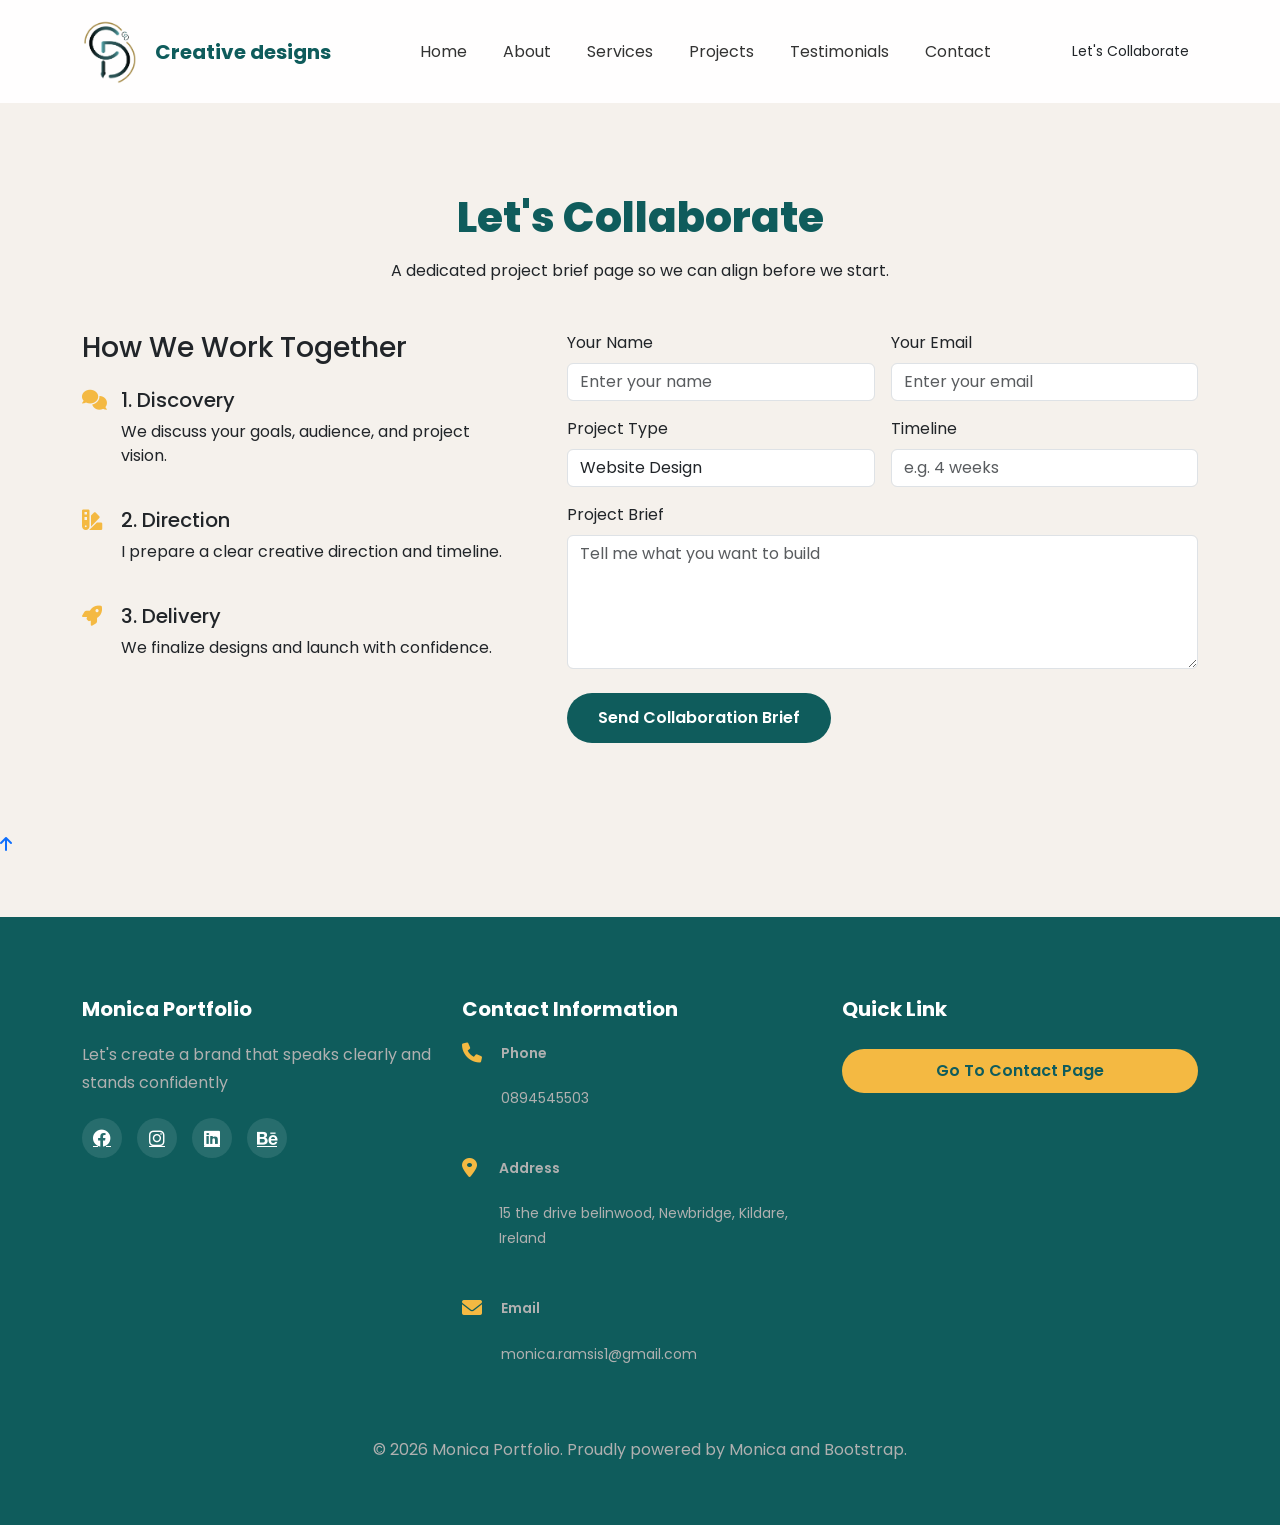
==== collaborate.html @ e482e1bf "initial commit" ====
<!DOCTYPE html>
<html lang="en">
<head>
  <meta charset="UTF-8">
  <meta name="viewport" content="width=device-width, initial-scale=1.0">
  <title>Monica Portfolio | Let's Collaborate</title>

  <link href="https://cdnjs.cloudflare.com/ajax/libs/bootstrap/5.3.2/css/bootstrap.min.css" rel="stylesheet">
  <link href="https://cdnjs.cloudflare.com/ajax/libs/animate.css/4.1.1/animate.min.css" rel="stylesheet">
  <link rel="stylesheet" href="mystyle.css">
  <link href="https://fonts.googleapis.com/css2?family=Poppins:wght@300;400;500;600;700;800&display=swap" rel="stylesheet">
  <link rel="stylesheet" href="https://cdnjs.cloudflare.com/ajax/libs/font-awesome/6.0.0/css/all.min.css">
</head>

<body id="top">
  <!-- NAVBAR -->
  <nav class="navbar navbar-expand-lg navbar-light sticky-top">
    <div class="container">
      <a class="navbar-brand d-flex align-items-center" href="index.html">
        <img src="images/logo3.png" class="logo me-2" alt="Logo">
        <span class="logo-text">Creative designs</span>
      </a>
      <button class="navbar-toggler" type="button" data-bs-toggle="collapse" data-bs-target="#mainNav" aria-controls="mainNav" aria-expanded="false" aria-label="Toggle navigation">
        <span class="navbar-toggler-icon"></span>
      </button>
      <div class="collapse navbar-collapse" id="mainNav">
        <ul class="navbar-nav mx-auto mb-2 mb-lg-0">
          <li class="nav-item"><a class="nav-link" href="index.html#home">Home</a></li>
          <li class="nav-item"><a class="nav-link" href="index.html#about">About</a></li>
          <li class="nav-item"><a class="nav-link" href="index.html#services">Services</a></li>
          <li class="nav-item"><a class="nav-link" href="projects.html">Projects</a></li>
          <li class="nav-item"><a class="nav-link" href="testimonials.html">Testimonials</a></li>
          <li class="nav-item"><a class="nav-link" href="contact.html">Contact</a></li>
        </ul>
        <a href="collaborate.html" class="btn btn-sm btn-cta">Let's Collaborate</a>
      </div>
    </div>
  </nav>

  <section class="section section-gap">
    <div class="container">
      <h2 class="section-title text-center">Let's Collaborate</h2>
      <p class="text-center mb-5">A dedicated project brief page so we can align before we start.</p>

      <div class="row g-5">
        <div class="col-lg-5">
          <h3 class="mb-4">How We Work Together</h3>
          <div class="contact-info">
            <div class="contact-item mb-4">
              <i class="fas fa-comments contact-icon"></i>
              <div>
                <h5>1. Discovery</h5>
                <p>We discuss your goals, audience, and project vision.</p>
              </div>
            </div>
            <div class="contact-item mb-4">
              <i class="fas fa-swatchbook contact-icon"></i>
              <div>
                <h5>2. Direction</h5>
                <p>I prepare a clear creative direction and timeline.</p>
              </div>
            </div>
            <div class="contact-item mb-4">
              <i class="fas fa-rocket contact-icon"></i>
              <div>
                <h5>3. Delivery</h5>
                <p>We finalize designs and launch with confidence.</p>
              </div>
            </div>
          </div>
        </div>

        <div class="col-lg-7">
          <form>
            <div class="row g-3">
              <div class="col-md-6">
                <label for="clientName" class="form-label">Your Name</label>
                <input type="text" class="form-control" id="clientName" placeholder="Enter your name">
              </div>
              <div class="col-md-6">
                <label for="clientEmail" class="form-label">Your Email</label>
                <input type="email" class="form-control" id="clientEmail" placeholder="Enter your email">
              </div>
              <div class="col-md-6">
                <label for="projectType" class="form-label">Project Type</label>
                <select class="form-control" id="projectType">
                  <option>Website Design</option>
                  <option>UI/UX Design</option>
                  <option>Brand Identity</option>
                  <option>Social Media Design</option>
                </select>
              </div>
              <div class="col-md-6">
                <label for="timeline" class="form-label">Timeline</label>
                <input type="text" class="form-control" id="timeline" placeholder="e.g. 4 weeks">
              </div>
              <div class="col-12">
                <label for="projectDetails" class="form-label">Project Brief</label>
                <textarea class="form-control" id="projectDetails" rows="5" placeholder="Tell me what you want to build"></textarea>
              </div>
            </div>
            <button type="submit" class="btn btn-custom mt-4">Send Collaboration Brief</button>
          </form>
        </div>
      </div>
    </div>
  </section>

  <!-- SCROLL TO TOP -->
  <a href="#top" class="scroll-to-top"><i class="fas fa-arrow-up"></i></a>

  <!-- FOOTER -->
  <footer class="footer">
    <div class="container">
      <div class="row">
        <div class="col-md-4">
          <h5>Monica Portfolio</h5>
          <p>Let's create a brand that speaks clearly and stands confidently</p>
          <div class="social-links">
            <a href="https://www.facebook.com/moniramsis"><i class="fab fa-facebook"></i></a>
            <a href="https://www.instagram.com/creative.designs_1/?hl=en"><i class="fab fa-instagram"></i></a>
            <a href="https://www.linkedin.com/in/monica-demian-070789129/"><i class="fab fa-linkedin"></i></a>
            <a href="https://www.behance.net/monicarams6a24"><i class="fab fa-behance"></i></a>
          </div>
        </div>
        <div class="col-md-4">
          <h5>Contact Information</h5>
          <div class="contact-detail">
            <div class="contact-item">
              <i class="fas fa-phone"></i>
              <div>
                <p class="contact-label">Phone</p>
                <p class="contact-value">0894545503</p>
              </div>
            </div>
          </div>
          <div class="contact-detail">
            <div class="contact-item">
              <i class="fas fa-map-marker-alt"></i>
              <div>
                <p class="contact-label">Address</p>
                <p class="contact-value">15 the drive belinwood, Newbridge, Kildare, Ireland</p>
              </div>
            </div>
          </div>
          <div class="contact-detail">
            <div class="contact-item">
              <i class="fas fa-envelope"></i>
              <div>
                <p class="contact-label">Email</p>
                <p class="contact-value">monica.ramsis1@gmail.com</p>
              </div>
            </div>
          </div>
        </div>
        <div class="col-md-4">
          <h5>Quick Link</h5>
          <div class="search-form">
            <a href="contact.html" class="btn btn-search mt-2">Go To Contact Page</a>
          </div>
        </div>
      </div>
      <div class="text-center mt-4">
        <p>© 2026 Monica Portfolio. Proudly powered by Monica and Bootstrap.</p>
      </div>
    </div>
  </footer>

  <script src="https://cdnjs.cloudflare.com/ajax/libs/bootstrap/5.3.2/js/bootstrap.bundle.min.js"></script>
  <script src="script.js"></script>
</body>
</html>
---- mystyle.css ----
:root{
  --beige:#f5f1ec;
  --dark-beige:#e7ded5;
  --teal:#0f5c5c;
  --yellow:#f4b942;
}

body {
  font-family: 'Poppins', sans-serif;
  background: var(--beige);
}

/* NAVBAR */
.navbar {
  padding:14px 0;
  transition:0.3s;
  position:sticky;
  top:0;
  width:100%;
  z-index:1000;
  background:rgba(255,255,255,0.92);
  backdrop-filter:blur(6px);
}

.navbar.scrolled {
  background:rgba(255,255,255,0.98);
  box-shadow:0 5px 15px rgba(0,0,0,0.12);
}

.logo {
  width:55px;
}

.logo-text {
  font-weight:700;
  color:var(--teal);
  margin-left:10px;
}

.nav-link {
  margin:0 10px;
  color:#333 !important;
}

.nav-link:hover {
  color:var(--teal) !important;
}

/* HERO */
.hero {
  min-height:100vh;
  display:flex;
  align-items:stretch;
  padding-top:120px;
  padding-bottom:0;
  background:var(--beige);
}

.hero.section-gap {
  padding-bottom:0;
}

.hero .row {
  align-items:flex-end !important;
}

.hero-img-col {
  display:flex;
  align-items:flex-end;
}

.hero-card {
  width:100%;
  height:min(85vh, 720px);
  display:flex;
  justify-content:center;
  align-items:flex-end;
  position:relative;
  overflow:hidden;
}

.hero-card {
  isolation: isolate;
}

.hero-card::before {
  content:"";
  position:absolute;
  left:50%;
  bottom:0;
  transform:translateX(-50%);
  width:min(76%, 520px);
  height:min(76%, 520px);
  background:radial-gradient(circle at center, #efe6dc 0%, var(--dark-beige) 72%, rgba(231,222,213,0) 100%);
  border-radius:50%;
  z-index:0;
  animation: pulseHalo 7s ease-in-out infinite;
}

.hero-blob {
  position: absolute;
  width: min(66%, 440px);
  height: min(58%, 380px);
  left: 50%;
  bottom: 4%;
  transform: translateX(-50%);
  border-radius: 46% 54% 59% 41% / 43% 41% 59% 57%;
  background: linear-gradient(150deg, rgba(15, 92, 92, 0.22), rgba(244, 185, 66, 0.24));
  filter: blur(2px);
  z-index: 1;
  animation: morphBlob 9s ease-in-out infinite alternate;
}

.hero-orb {
  position: absolute;
  border-radius: 50%;
  z-index: 2;
  pointer-events: none;
}

.hero-orb-1 {
  width: 22px;
  height: 22px;
  right: 16%;
  top: 18%;
  background: rgba(244, 185, 66, 0.88);
  box-shadow: 0 10px 28px rgba(244, 185, 66, 0.35);
  animation: floatOrb 6s ease-in-out infinite;
}

.hero-orb-2 {
  width: 14px;
  height: 14px;
  left: 14%;
  bottom: 22%;
  background: rgba(15, 92, 92, 0.78);
  box-shadow: 0 10px 24px rgba(15, 92, 92, 0.25);
  animation: floatOrb 7.5s ease-in-out infinite reverse;
}

.hero-pill {
  position: absolute;
  right: 10%;
  bottom: 20%;
  z-index: 2;
  display: inline-flex;
  align-items: center;
  justify-content: center;
  padding: 10px 16px;
  border-radius: 999px;
  border: 1px solid rgba(15, 92, 92, 0.22);
  background: rgba(255, 255, 255, 0.7);
  color: var(--teal);
  font-size: 13px;
  font-weight: 600;
  letter-spacing: 0.06em;
  text-transform: uppercase;
  backdrop-filter: blur(6px);
  box-shadow: 0 14px 24px rgba(33, 25, 17, 0.14);
  animation: floatOrb 8.5s ease-in-out infinite;
}

.hero-portrait {
  width:auto;
  height:100%;
  max-width:100%;
  max-height:100%;
  object-fit:contain;
  object-position:center top;
  border-radius:16px;
  margin-bottom:0;
  position:relative;
  right:0;
  z-index:1;
  display:block;
  filter: drop-shadow(0 24px 30px rgba(27, 20, 16, 0.18));
  -webkit-mask-image: linear-gradient(to bottom, #000 0%, #000 72%, rgba(0, 0, 0, 0.95) 84%, rgba(0, 0, 0, 0) 100%);
  mask-image: linear-gradient(to bottom, #000 0%, #000 72%, rgba(0, 0, 0, 0.95) 84%, rgba(0, 0, 0, 0) 100%);
  animation: heroRise 1.2s cubic-bezier(0.18, 0.89, 0.32, 1.1) both;
}

.hero-content > * {
  opacity: 0;
  transform: translateY(28px);
  animation: heroTextIn 0.8s ease forwards;
}

.hero-content .subheading { animation-delay: 0.08s; }
.hero-content .hero-title { animation-delay: 0.2s; }
.hero-content .hero-subtitle { animation-delay: 0.34s; }
.hero-content .hero-actions { animation-delay: 0.46s; }

@media(max-width:768px){
  .hero-card {
    height:auto;
  }

  .hero-pill {
    right: 50%;
    transform: translateX(50%);
    bottom: 12%;
    font-size: 11px;
    padding: 8px 12px;
  }

  .hero-orb-1 {
    right: 8%;
    top: 12%;
  }

  .hero-orb-2 {
    left: 9%;
    bottom: 17%;
  }

  .hero-portrait {
    width:100%;
    height:auto;
    max-height:85vh;
  }
}

/* LATEST WORKS */
.latest-works {
  background: var(--teal);
  color: white;
  padding: 90px 0;
}

.latest-works .section-header {
  margin-bottom: 35px;
  line-height: 1;
  text-align: center;
}

.latest-works h2 {
  font-size: 42px;
  font-weight: 800;
  margin: 0 0 15px 0;
  text-align: center;
}

.latest-works p {
  color: rgba(255,255,255,0.85);
  max-width: 640px;
  margin: 0 auto;
  line-height: 1.8;
  text-align: center;
}

.projects-filter {
  display: flex;
  justify-content: center;
  flex-wrap: wrap;
  gap: 12px;
  margin-bottom: 40px;
}

.services-section {
  background: #faf8f5;
  padding: 90px 0;
}

.services-section .section-header {
  margin-bottom: 40px;
  text-align: center;
}

.services-section h2 {
  font-size: 42px;
  font-weight: 800;
  color: var(--teal);
  margin: 0 0 15px 0;
  text-align: center;
}

.services-section p {
  color: #5c5c5c;
  max-width: 680px;
  margin: 0 auto;
  line-height: 1.8;
  text-align: center;
}

.service-card {
  background: white;
  border-radius: 30px;
  padding: 36px 28px;
  min-height: 320px;
  display: flex;
  flex-direction: column;
  gap: 22px;
  transition: transform 0.3s ease, box-shadow 0.3s ease;
}

.service-card:hover {
  transform: translateY(-8px);
  box-shadow: 0 30px 60px rgba(0,0,0,0.08);
}

.service-icon {
  width: 68px;
  height: 68px;
  border-radius: 20px;
  background: linear-gradient(135deg, rgba(15,92,92,0.1), rgba(244,185,66,0.16));
  display: flex;
  align-items: center;
  justify-content: center;
  color: var(--teal);
  font-size: 26px;
}

.service-card h5 {
  font-size: 24px;
  font-weight: 700;
  color: #222;
  margin: 0;
}

.service-card p {
  color: #5c5c5c;
  line-height: 1.9;
  margin: 0;
}

.filter-btn {
  background: rgba(255,255,255,0.12);
  color: white;
  padding: 10px 26px;
  border: 1px solid rgba(255,255,255,0.25);
  border-radius: 50px;
  cursor: pointer;
  transition: all 0.3s ease;
  font-weight: 600;
}

.filter-btn:hover,
.filter-btn.active {
  background: rgba(255,255,255,0.22);
  border-color: rgba(255,255,255,0.45);
}

#portfolio-grid {
  display: grid;
  grid-template-columns: repeat(3, minmax(0, 1fr));
  gap: 24px;
}

#portfolio-grid .portfolio-item {
  width: 100%;
}

.projects-grid {
  display: grid;
  grid-template-columns: repeat(5, 1fr);
  grid-auto-rows: 220px;
  gap: 16px;
}

.project-tile {
  position: relative;
  overflow: hidden;
  border-radius: 2px;
  border: 1px solid rgba(15, 92, 92, 0.08);
  display: block;
  min-height: auto;
  transition: transform 0.3s ease, border-color 0.3s ease;
}

.project-tile:hover {
  transform: translateY(-5px);
  border-color: rgba(15, 92, 92, 0.2);
}

.project-tile img {
  width: 100%;
  height: 100%;
  object-fit: cover;
  display: block;
  transition: transform 0.5s ease;
}

.project-tile:hover img {
  transform: scale(1.08);
}

.project-overlay {
  position: absolute;
  inset: 0;
  display: flex;
  flex-direction: column;
  align-items: center;
  justify-content: center;
  text-align: center;
  padding: 28px;
  opacity: 0;
  transform: translateY(16px);
  transition: opacity 0.35s ease, transform 0.35s ease;
  color: white;
}

.project-tile:hover .project-overlay {
  opacity: 1;
  transform: translateY(0);
}

.project-tile.project-teal .project-overlay {
  background: rgba(15, 92, 92, 0.92);
}

.project-tile.project-yellow .project-overlay {
  background: rgba(244, 185, 66, 0.92);
  color: #1c3a3a;
}

.project-overlay p {
  margin: 0 0 10px;
  font-size: 11px;
  letter-spacing: 0.15em;
  text-transform: uppercase;
  opacity: 0.9;
}

.project-overlay h3 {
  margin: 0;
  font-size: 18px;
  line-height: 1.1;
  font-weight: 800;
}

.tile-1 { grid-column: 1 / span 2; grid-row: 1 / span 2; }
.tile-2 { grid-column: 3; grid-row: 1; }
.tile-3 { grid-column: 3; grid-row: 2; }
.tile-4 { grid-column: 4 / span 2; grid-row: 1 / span 2; }

.tile-5 { grid-column: 1 / span 2; grid-row: 3 / span 2; }
.tile-6 { grid-column: 3; grid-row: 3; }
.tile-7 { grid-column: 3; grid-row: 4; }
.tile-8 { grid-column: 4; grid-row: 3; }
.tile-9 { grid-column: 5; grid-row: 3; }
.tile-10 { grid-column: 4; grid-row: 4; }
.tile-11 { grid-column: 5; grid-row: 4; }

.tile-12 { grid-column: 1; grid-row: 5; }
.tile-13 { grid-column: 1; grid-row: 6; }
.tile-14 { grid-column: 2 / span 2; grid-row: 5 / span 2; }
.tile-15 { grid-column: 4; grid-row: 5; }
.tile-16 { grid-column: 5; grid-row: 5; }
.tile-17 { grid-column: 4; grid-row: 6; }
.tile-18 { grid-column: 5; grid-row: 6; }

.tile-19 { grid-column: 1; grid-row: 7; }
.tile-20 { grid-column: 2; grid-row: 7; }
.tile-21 { grid-column: 3; grid-row: 7; }
.tile-22 { grid-column: 1; grid-row: 8; }
.tile-23 { grid-column: 2; grid-row: 8; }
.tile-24 { grid-column: 3; grid-row: 8; }
.tile-25 { grid-column: 4 / span 2; grid-row: 7 / span 2; }

/* Extended desktop layout for additional project slots */
.tile-26 { grid-column: 1 / span 2; grid-row: 9 / span 2; }
.tile-27 { grid-column: 3; grid-row: 9; }
.tile-28 { grid-column: 4; grid-row: 9; }
.tile-29 { grid-column: 4 / span 2; grid-row: 10 / span 2; }
.tile-30 { grid-column: 5; grid-row: 9; }
.tile-31 { grid-column: 3; grid-row: 10; }
.tile-32 { grid-column: 1 / span 2; grid-row: 11 / span 2; }
.tile-33 { grid-column: 3; grid-row: 11; }
.tile-34 { grid-column: 3; grid-row: 12; }
.tile-35 { grid-column: 4 / span 2; grid-row: 12 / span 2; }
.tile-36 { grid-column: 1; grid-row: 13; }
.tile-37 { grid-column: 2; grid-row: 13; }
.tile-38 { grid-column: 3; grid-row: 13; }

.project-card {
  position: relative;
  overflow: hidden;
  border-radius: 28px;
  min-height: 340px;
  box-shadow: 0 20px 45px rgba(0,0,0,0.15);
  transition: transform 0.3s ease;
}

.project-card:hover {
  transform: translateY(-8px);
}

.project-card img {
  width: 100%;
  height: 100%;
  object-fit: cover;
  display: block;
  transition: transform 0.5s ease;
}

.project-card:hover img {
  transform: scale(1.05);
}

.project-body {
  position: absolute;
  left: 0;
  right: 0;
  bottom: 0;
  padding: 26px;
  background: linear-gradient(180deg, rgba(15,92,92,0) 0%, rgba(15,92,92,0.92) 100%);
  color: white;
  transition: transform 0.3s ease;
}

.project-body h5 {
  margin-bottom: 10px;
  font-size: 20px;
}

.project-body p {
  margin: 0;
  color: rgba(255,255,255,0.9);
  line-height: 1.6;
}

@media (max-width: 991px) {
  #portfolio-grid {
    grid-template-columns: repeat(2, minmax(0, 1fr));
  }
  .projects-grid {
    grid-template-columns: repeat(4, 1fr);
    grid-auto-rows: 200px;
    gap: 14px;
  }
  .projects-grid .project-tile {
    grid-column: auto !important;
    grid-row: auto !important;
    border-radius: 2px;
  }
}

@media (max-width: 767px) {
  #portfolio-grid {
    grid-template-columns: 1fr;
  }
  .projects-grid {
    grid-template-columns: repeat(2, 1fr);
    grid-auto-rows: 180px;
    gap: 10px;
  }
  .projects-grid .project-tile {
    grid-column: auto !important;
    grid-row: auto !important;
  }
}

/* TEXT */
.hero-text h1 {
  font-size:72px;
}

.subheading {
  font-size:24px;
  font-weight:600;
  display:block;
  margin-bottom:10px;
}

.hero .lead {
  font-size:18px;
  line-height:1.6;
}
.bold {
  font-weight:800;
}

.hero-text p {
  margin:20px 0;
  color:#666;
}

/* BUTTON */
.btn-yellow {
  background:var(--yellow);
  padding:12px 25px;
  border-radius:6px;
  font-weight:600;
}
.btn-yellow:hover {
  background:var(--teal);
  color:white;
}

.btn-custom {
  background: var(--teal);
  color: white;
  padding: 12px 30px;
  border-radius: 25px;
  font-weight: 600;
  text-decoration: none;
  transition: 0.3s;
}

.btn-custom:hover {
  background: var(--yellow);
  color: var(--teal);
}

/* IMAGE */
.hero-img-wrapper {
  position:relative;
  display:flex;
  justify-content:center;
  align-items:center;
}

.img-bg {
  position:absolute;
  width:320px;
  height:420px;
  background:var(--dark-beige);
  border-radius:12px;
  right:60px;
}

.hero-img {
  width:260px;
  position:relative;
  z-index:2;
}

/* ABOUT SECTION */
#about {
  background: #ffffff;
  padding: 90px 0;
}

#about .section-header {
  margin-bottom: 35px;
  text-align: center;
}

#about .section-header h2 {
  font-size: 42px;
  font-weight: 800;
  color: var(--teal);
  margin: 0 0 15px 0;
  text-align: center;
}

#about .row.g-4 {
  align-items: center;
}

#about img {
  width: 100%;
  height: auto;
  border-radius: 24px;
  object-fit: cover;
}

#about p {
  font-size: 16px;
  color: #4d4d4d;
  line-height: 1.8;
  margin-bottom: 35px;
}

#about .skills-bars {
  display: grid;
  gap: 28px;
}

#about .skill {
  display: grid;
  gap: 10px;
}

#about .skill-header {
  display: flex;
  justify-content: space-between;
  align-items: center;
  gap: 15px;
}

#about .skill-header span:first-child {
  font-weight: 600;
  color: #2c2c2c;
}

.skill-percent {
  font-weight: 700;
  color: var(--teal);
  font-size: 14px;
}

.progress-bar {
  height: 12px;
  background: #e9ecef;
  border-radius: 999px;
  overflow: hidden;
  box-shadow: inset 0 1px 2px rgba(0,0,0,0.08);
}

.progress-fill {
  height: 100%;
  background: linear-gradient(90deg, var(--teal), var(--yellow));
  border-radius: 999px;
  transition: width 1s ease;
}

/* HERO BADGES */
.hero-badges {
  display: flex;
  align-items: center;
  flex-direction: row-reverse;
  justify-content: flex-end;
}

.profile-photo {
  width: 60px;
  height: auto;
  border-radius: 50%;
  margin-left: 15px;
}

/* SKILLS & TOOLS */
.skills-tools-section {
  padding: 90px 0;
  background: #f7f7f7;
}

.skills-tools-section .section-header h2 {
  font-size: 42px;
  font-weight: 800;
  color: var(--teal);
  margin: 0 0 12px 0;
  text-align: center;
}

.skills-tools-section .section-header p {
  max-width: 760px;
  margin: 0 auto;
  color: #4e535f;
  line-height: 1.8;
  text-align: center;
}

.tools-grid {
  display: grid;
  grid-template-columns: repeat(4, minmax(0, 1fr));
  gap: 24px;
}

.tool-card {
  background: var(--yellow);
  border-radius: 34px;
  min-height: 255px;
  padding: 30px 20px;
  display: flex;
  flex-direction: column;
  align-items: center;
  justify-content: center;
  text-align: center;
  transition: transform 0.3s ease, box-shadow 0.3s ease;
}

.tool-card:hover {
  transform: translateY(-6px);
  box-shadow: 0 18px 34px rgba(15, 92, 92, 0.2);
}

.tool-icon {
  width: 112px;
  height: 112px;
  border-radius: 28px;
  background: rgba(15, 92, 92, 0.92);
  color: #fff;
  display: flex;
  align-items: center;
  justify-content: center;
  font-size: 50px;
  margin-bottom: 20px;
}

.tool-card h5 {
  margin: 0;
  color: var(--teal);
  font-size: 24px;
  font-weight: 700;
}

/* GENERIC SECTION */
.section {
  display: block;
}

.section-gap {
  padding: 90px 0;
}

.section-title {
  font-size: 42px;
  font-weight: 800;
  color: var(--teal);
  margin-bottom: 15px;
  text-align: center;
}

.projects-page > .container > p {
  color: #5c5c5c;
  max-width: 760px;
  margin: 0 auto 40px;
  font-size: 16px;
  line-height: 1.8;
  text-align: center;
}

/* TESTIMONIALS */
.testimonials-section {
  background: #faf8f5;
  padding: 90px 0;
}

.projects-page {
  background: #faf8f5;
}

.testimonials-section .section-header {
  margin-bottom: 35px;
  line-height: 1;
  text-align: center;
}

.testimonials-section .section-header h2 {
  font-size: 42px;
  font-weight: 800;
  color: var(--teal);
  margin: 0 0 15px 0;
  display: block;
  line-height: 1.2;
  text-align: center;
}

.testimonials-section .section-header p {
  color: #5c5c5c;
  max-width: 760px;
  margin: 0 auto;
  font-size: 16px;
  line-height: 1.8;
  text-align: center;
}

.testimonials-carousel {
  max-width: 1100px;
  margin: 0 auto;
  overflow: hidden;
}

.testimonial-card {
  background: #fff;
  border-radius: 30px;
  padding: 60px 56px;
  box-shadow: 0 24px 50px rgba(0,0,0,0.08);
  min-height: 420px;
  display: flex;
  flex-direction: column;
  align-items: center;
  justify-content: center;
  gap: 28px;
}

.testimonial-quote {
  width: 94px;
  height: 94px;
  border-radius: 24px;
  background: linear-gradient(135deg, rgba(15,92,92,0.12), rgba(244,185,66,0.28));
  color: var(--teal);
  display: flex;
  align-items: center;
  justify-content: center;
  font-size: 36px;
}

.testimonial-card .blockquote p {
  font-size: 40px;
  line-height: 1.35;
  color: #2d3238;
  margin: 0;
}

.testimonial-author h5 {
  margin: 0 0 6px;
  color: var(--teal);
  font-size: 34px;
  font-weight: 700;
}

.testimonial-author span {
  display: block;
  color: #6a6a6a;
  font-size: 22px;
}

.testimonials-carousel .carousel-control-prev,
.testimonials-carousel .carousel-control-next {
  width: 56px;
  height: 56px;
  top: 50%;
  transform: translateY(-50%);
  background: var(--teal);
  border-radius: 50%;
  opacity: 1;
}

.testimonials-carousel .carousel-control-prev {
  left: 18px;
}

.testimonials-carousel .carousel-control-next {
  right: 18px;
}

.testimonials-carousel .carousel-control-prev-icon,
.testimonials-carousel .carousel-control-next-icon {
  filter: brightness(0) invert(1);
}

/* Keep testimonials page top bar and footer scale consistent with other pages */
@media (max-width: 1200px) {
  .tool-card h5 {
    font-size: 22px;
  }
}

@media (max-width: 991px) {
  .tools-grid {
    grid-template-columns: repeat(2, minmax(0, 1fr));
  }

  .tool-card {
    min-height: 220px;
    border-radius: 28px;
  }

  .tool-card h5 {
    font-size: 20px;
  }

  .testimonial-card {
    min-height: 360px;
    padding: 48px 32px;
  }

  .testimonial-card .blockquote p {
    font-size: 30px;
  }

  .testimonial-author h5 {
    font-size: 28px;
  }

  .testimonial-author span {
    font-size: 18px;
  }

  .testimonials-carousel .carousel-control-prev {
    left: 12px;
  }

  .testimonials-carousel .carousel-control-next {
    right: 12px;
  }
}

@media (max-width: 576px) {
  .tools-grid {
    grid-template-columns: 1fr;
  }

  .tool-icon {
    width: 96px;
    height: 96px;
    font-size: 42px;
  }

  .testimonials-section {
    padding: 72px 0;
  }

  .testimonial-card {
    min-height: 320px;
    padding: 34px 22px 72px;
    border-radius: 24px;
  }

  .testimonial-card .blockquote p {
    font-size: 24px;
  }

  .testimonial-author h5 {
    font-size: 24px;
  }

  .testimonial-author span {
    font-size: 16px;
  }

  .testimonials-carousel .carousel-control-prev,
  .testimonials-carousel .carousel-control-next {
    width: 48px;
    height: 48px;
    top: auto;
    bottom: 14px;
    transform: none;
  }

  .testimonials-carousel .carousel-control-prev {
    left: calc(50% - 58px);
  }

  .testimonials-carousel .carousel-control-next {
    right: calc(50% - 58px);
  }
}

/* END CONTACT IDEA */
.end-contact-idea {
  padding: 70px 0 10px;
}

.end-contact-header h2 {
  max-width: 640px;
  font-size: clamp(24px, 3.2vw, 38px);
  line-height: 1.12;
  color: var(--teal);
  font-weight: 700;
  margin-bottom: 18px;
}

.end-contact-card {
  background: var(--yellow);
  border-radius: 16px;
  padding: 34px;
  display: grid;
  grid-template-columns: 1fr 1fr;
  gap: 34px;
  box-shadow: 0 18px 40px rgba(15, 37, 69, 0.2);
}

.end-contact-brand {
  display: flex;
  flex-direction: column;
  justify-content: center;
  align-items: flex-start;
  min-height: 380px;
  background: linear-gradient(160deg, rgba(255,255,255,0.28), rgba(255,255,255,0.08));
  border: 1px solid rgba(15, 92, 92, 0.2);
  border-radius: 12px;
  padding: 28px;
}

.end-contact-brand img {
  width: 84px;
  height: 84px;
  object-fit: contain;
  margin-bottom: 14px;
}

.end-contact-brand h3 {
  color: var(--teal);
  font-size: 42px;
  line-height: 1;
  margin: 0 0 14px;
  font-weight: 800;
}

.end-contact-brand p {
  color: var(--teal);
  font-size: 18px;
  max-width: 390px;
  margin-bottom: 22px;
  line-height: 1.5;
}

.end-contact-form {
  display: flex;
  flex-direction: column;
  gap: 10px;
}

.end-contact-form label {
  font-size: 20px;
  color: var(--teal);
  font-weight: 600;
  display: flex;
  flex-direction: column;
  gap: 8px;
}

.end-contact-form input,
.end-contact-form select,
.end-contact-form textarea {
  width: 100%;
  background: #fffdf6;
  border: 2px solid rgba(15, 92, 92, 0.2);
  border-radius: 8px;
  padding: 12px 14px;
  font-size: 16px;
  color: var(--teal);
  outline: none;
}

.end-contact-form input:focus,
.end-contact-form select:focus,
.end-contact-form textarea:focus {
  border-color: var(--teal);
  box-shadow: 0 0 0 3px rgba(15, 92, 92, 0.12);
}

.end-contact-btn {
  align-self: flex-start;
  border: 2px solid var(--teal);
  color: var(--teal);
  background: #fffdf6;
  font-weight: 700;
  border-radius: 8px;
  padding: 10px 18px;
}

.end-contact-btn:hover {
  background: var(--teal);
  color: #fff;
}

@media (max-width: 991px) {
  .end-contact-card {
    grid-template-columns: 1fr;
  }

  .end-contact-brand {
    min-height: auto;
  }

  .end-contact-brand h3 {
    font-size: 34px;
  }

  .end-contact-form label {
    font-size: 18px;
  }
}

/* FOOTER */
.footer {
  background: var(--teal);
  color: white;
  padding: 80px 0 40px;
  margin-top: 60px;
}

.footer h5 {
  color: white;
  font-size: 20px;
  font-weight: 700;
  margin-bottom: 20px;
}

.footer p {
  color: #b0b0b0;
  line-height: 1.8;
  margin-bottom: 20px;
}

.footer-about {
  margin-bottom: 30px;
}

.social-links {
  display: flex;
  gap: 15px;
  margin-top: 20px;
}

.social-links a {
  width: 40px;
  height: 40px;
  border-radius: 50%;
  background: rgba(255,255,255,0.1);
  display: flex;
  align-items: center;
  justify-content: center;
  color: white;
  transition: all 0.3s ease;
  font-size: 18px;
}

.social-links a:hover {
  background: var(--yellow);
  color: var(--teal);
  transform: translateY(-3px);
}

.contact-detail {
  margin-bottom: 25px;
}

.contact-item {
  display: flex;
  align-items: flex-start;
  gap: 15px;
}

.contact-item i {
  color: var(--yellow);
  font-size: 20px;
  width: 24px;
  margin-top: 2px;
}

.contact-label {
  font-weight: 600;
  color: white;
  margin-bottom: 5px;
  font-size: 14px;
}

.contact-value {
  color: #b0b0b0;
  margin: 0;
  line-height: 1.6;
  font-size: 14px;
}

.footer-contact .contact-item {
  display: flex;
  align-items: center;
  gap: 12px;
  margin-bottom: 15px;
  color: #b0b0b0;
}

.footer-contact .contact-item i {
  color: var(--yellow);
  width: 18px;
}

.footer-newsletter .newsletter-form {
  display: flex;
  gap: 10px;
  margin-top: 15px;
}

.footer-newsletter .form-control {
  background: rgba(255,255,255,0.1);
  border: 1px solid rgba(255,255,255,0.2);
  color: white;
  border-radius: 25px;
  padding: 12px 20px;
}

.footer-newsletter .form-control::placeholder {
  color: #888;
}

.footer-newsletter .form-control:focus {
  background: rgba(255,255,255,0.15);
  border-color: var(--yellow);
  color: white;
}

.footer-newsletter .btn-custom {
  border-radius: 25px;
  padding: 12px 24px;
  font-weight: 600;
}

.search-form {
  display: flex;
  flex-direction: column;
  gap: 10px;
}

.btn-search {
  background: var(--yellow);
  color: var(--teal);
  border: none;
  padding: 10px 24px;
  border-radius: 25px;
  font-weight: 600;
  cursor: pointer;
  transition: all 0.3s ease;
}

.btn-search:hover {
  background: white;
  color: var(--teal);
}

.footer-bottom {
  border-top: 1px solid rgba(255,255,255,0.1);
  margin-top: 50px;
  padding-top: 30px;
}

.footer-bottom p {
  color: #888;
  font-size: 14px;
}

.footer-bottom .text-danger {
  color: #e74c3c !important;
}

/* SKILLS */
.skill-header {
  display:flex;
  justify-content:space-between;
  align-items:center;
  margin-bottom:10px;
}

.skill-header span:first-child {
  font-weight:600;
  color:#333;
}

.skill-percent {
  font-weight:700;
  color: var(--teal);
  font-size:14px;
}

.skill {
  margin-bottom:35px; /* Good spacing between skills */
}

.progress-bar {
  height:10px;
  background:#e9ecef;
  border-radius:15px;
  overflow:hidden;
  box-shadow:inset 0 1px 2px rgba(0,0,0,0.1);
}

.progress-fill {
  height:100%;
  background: linear-gradient(90deg, var(--teal), var(--yellow));
  border-radius:15px;
  transition:width 1s ease;
}

/* ANIMATION */
.reveal {
  opacity:0;
  transform:translateY(40px);
  transition:0.8s;
}
.reveal.active {
  opacity:1;
  transform:translateY(0);
}

[data-animate] {
  opacity: 0;
  transform: translateY(36px) scale(0.985);
  transition: opacity 0.85s ease, transform 0.85s cubic-bezier(0.2, 0.65, 0.3, 1);
}

[data-animate].in-view {
  opacity: 1;
  transform: translateY(0) scale(1);
}

.delay {transition-delay:0.2s;}
.delay2 {transition-delay:0.4s;}
.delay3 {transition-delay:0.6s;}

@keyframes heroRise {
  0% {
    opacity: 0;
    transform: translateY(44px) scale(0.96);
  }
  100% {
    opacity: 1;
    transform: translateY(0) scale(1);
  }
}

@keyframes heroTextIn {
  to {
    opacity: 1;
    transform: translateY(0);
  }
}

@keyframes floatOrb {
  0%,
  100% {
    transform: translate3d(0, 0, 0);
  }
  50% {
    transform: translate3d(0, -14px, 0);
  }
}

@keyframes morphBlob {
  0% {
    border-radius: 46% 54% 59% 41% / 43% 41% 59% 57%;
  }
  100% {
    border-radius: 57% 43% 45% 55% / 49% 55% 45% 51%;
  }
}

@keyframes pulseHalo {
  0%,
  100% {
    transform: translateX(-50%) scale(1);
    opacity: 0.95;
  }
  50% {
    transform: translateX(-50%) scale(1.04);
    opacity: 1;
  }
}

@media (prefers-reduced-motion: reduce) {
  *,
  *::before,
  *::after {
    animation-duration: 0.001ms !important;
    animation-iteration-count: 1 !important;
    transition-duration: 0.001ms !important;
    scroll-behavior: auto !important;
  }
}

/* MOBILE */
@media(max-width:768px){
  .hero-text h1 {font-size:36px;}

  .img-bg {
    width:200px;
    height:260px;
    right:10px;
  }

  .hero-img {
    width:200px;
  }
}

/* ============================================
   PROJECT DETAIL PAGE
   ============================================ */

.project-detail-hero {
  background: var(--beige);
  padding: 70px 0 50px;
  border-bottom: 1px solid var(--dark-beige);
}

.detail-back-link {
  display: inline-flex;
  align-items: center;
  gap: 8px;
  color: var(--teal);
  font-size: 14px;
  font-weight: 600;
  text-decoration: none;
  margin-bottom: 24px;
  transition: gap 0.2s ease;
}

.detail-back-link:hover {
  gap: 12px;
  color: var(--teal);
}

.detail-category-badge {
  display: inline-block;
  background: var(--teal);
  color: white;
  font-size: 11px;
  font-weight: 700;
  letter-spacing: 0.14em;
  text-transform: uppercase;
  padding: 6px 18px;
  border-radius: 999px;
  margin-bottom: 18px;
}

.project-detail-title {
  font-size: clamp(32px, 5vw, 58px);
  font-weight: 800;
  color: var(--teal);
  line-height: 1.1;
  margin: 0;
}

.project-detail-main {
  padding: 70px 0 90px;
  background: white;
}

.project-detail-img-wrap {
  width: 100%;
  border-radius: 20px;
  overflow: hidden;
  box-shadow: 0 24px 60px rgba(0, 0, 0, 0.12);
  margin-bottom: 56px;
  max-height: 620px;
}

.project-detail-main-img {
  width: 100%;
  height: 100%;
  max-height: 620px;
  object-fit: cover;
  display: block;
  transition: transform 0.5s ease;
}

.project-detail-img-wrap:hover .project-detail-main-img {
  transform: scale(1.02);
}

.project-detail-desc {
  max-width: 760px;
  margin: 0 auto 70px;
  text-align: center;
}

.project-detail-desc p {
  font-size: 17px;
  color: #4d4d4d;
  line-height: 1.95;
  margin: 0;
}

.project-detail-section-title {
  text-align: center;
  margin-bottom: 36px;
}

.project-detail-section-title h2 {
  font-size: 32px;
  font-weight: 800;
  color: var(--teal);
  margin: 0 0 8px;
}

.project-detail-section-title p {
  color: #7a7a7a;
  font-size: 15px;
  margin: 0;
}

.project-detail-gallery {
  display: grid;
  grid-template-columns: 1fr 1fr;
  gap: 24px;
}

.detail-gallery-card {
  border-radius: 16px;
  overflow: hidden;
  box-shadow: 0 14px 36px rgba(0, 0, 0, 0.1);
  aspect-ratio: 4 / 3;
  background: var(--dark-beige);
}

.detail-gallery-card img {
  width: 100%;
  height: 100%;
  object-fit: cover;
  display: block;
  transition: transform 0.45s ease;
}

.detail-gallery-card:hover img {
  transform: scale(1.05);
}

@media (max-width: 767px) {
  .project-detail-hero {
    padding: 50px 0 36px;
  }

  .project-detail-gallery {
    grid-template-columns: 1fr;
  }

  .project-detail-img-wrap {
    max-height: 340px;
  }

  .project-detail-main-img {
    max-height: 340px;
  }
}
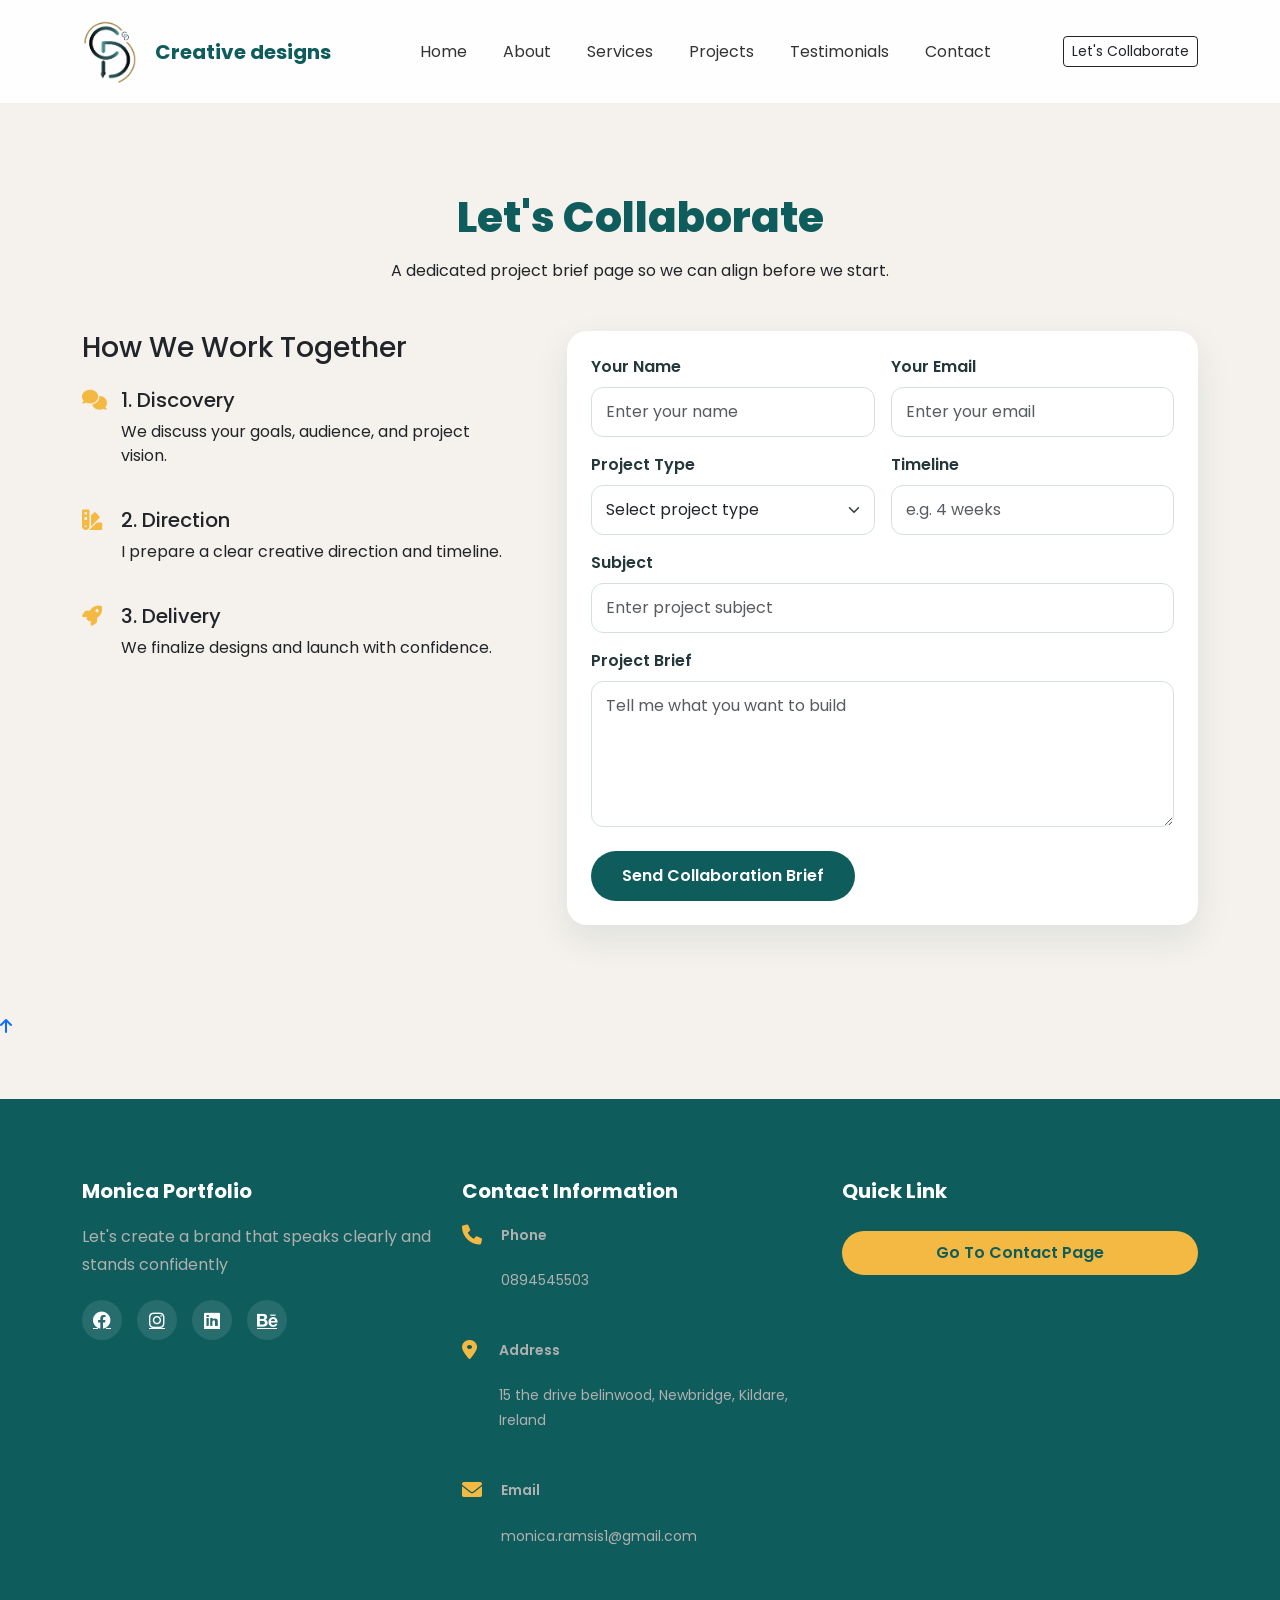
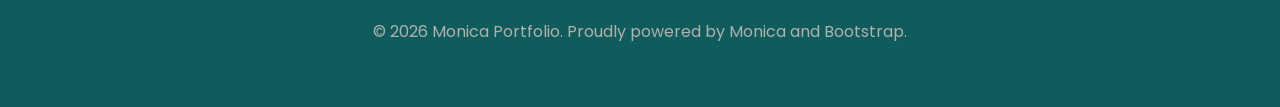
==== commit bb5f2861: "Upgrade responsive design and unify validated Web3Forms contact flows" ====
--- a/collaborate.html
+++ b/collaborate.html
@@ -32,7 +32,7 @@
           <li class="nav-item"><a class="nav-link" href="testimonials.html">Testimonials</a></li>
           <li class="nav-item"><a class="nav-link" href="contact.html">Contact</a></li>
         </ul>
-        <a href="collaborate.html" class="btn btn-sm btn-cta">Let's Collaborate</a>
+        <a href="collaborate.html" class="btn btn-sm btn-cta active" aria-current="page">Let's Collaborate</a>
       </div>
     </div>
   </nav>
@@ -71,34 +71,51 @@
         </div>
 
         <div class="col-lg-7">
-          <form>
+          <form id="contactForm" class="contact-form" method="POST" action="https://api.web3forms.com/submit" novalidate data-success-url="contact-success.html" data-web3form>
+            <input type="hidden" name="access_key" value="ccad3b88-552f-49ee-a11b-b355660614be">
+            <input type="hidden" name="from_name" value="Monica Portfolio Collaborate Form">
+            <input type="hidden" name="replyto" id="replytoField" value="">
+            <input type="checkbox" name="botcheck" class="d-none" tabindex="-1" autocomplete="off">
+
             <div class="row g-3">
               <div class="col-md-6">
-                <label for="clientName" class="form-label">Your Name</label>
-                <input type="text" class="form-control" id="clientName" placeholder="Enter your name">
+                <label for="fullName" class="form-label">Your Name</label>
+                <input type="text" class="form-control" id="fullName" name="fullName" placeholder="Enter your name" required minlength="2" maxlength="80" autocomplete="name">
+                <div class="invalid-feedback">Please enter your name.</div>
               </div>
               <div class="col-md-6">
-                <label for="clientEmail" class="form-label">Your Email</label>
-                <input type="email" class="form-control" id="clientEmail" placeholder="Enter your email">
+                <label for="email" class="form-label">Your Email</label>
+                <input type="email" class="form-control" id="email" name="email" placeholder="Enter your email" required maxlength="120" autocomplete="email">
+                <div class="invalid-feedback">Please enter a valid email address.</div>
               </div>
               <div class="col-md-6">
                 <label for="projectType" class="form-label">Project Type</label>
-                <select class="form-control" id="projectType">
-                  <option>Website Design</option>
-                  <option>UI/UX Design</option>
-                  <option>Brand Identity</option>
-                  <option>Social Media Design</option>
+                <select class="form-select" id="projectType" name="service" required>
+                  <option value="">Select project type</option>
+                  <option value="website-design">Website Design</option>
+                  <option value="ui-ux-design">UI/UX Design</option>
+                  <option value="brand-identity">Brand Identity</option>
+                  <option value="social-media-design">Social Media Design</option>
                 </select>
+                <div class="invalid-feedback">Please select a project type.</div>
               </div>
               <div class="col-md-6">
                 <label for="timeline" class="form-label">Timeline</label>
-                <input type="text" class="form-control" id="timeline" placeholder="e.g. 4 weeks">
+                <input type="text" class="form-control" id="timeline" name="timeline" placeholder="e.g. 4 weeks" required maxlength="60">
+                <div class="invalid-feedback">Please provide a timeline.</div>
+              </div>
+              <div class="col-12">
+                <label for="projectSubject" class="form-label">Subject</label>
+                <input type="text" class="form-control" id="projectSubject" name="project_subject" placeholder="Enter project subject" required minlength="3" maxlength="120">
+                <div class="invalid-feedback">Please add a subject.</div>
               </div>
               <div class="col-12">
                 <label for="projectDetails" class="form-label">Project Brief</label>
-                <textarea class="form-control" id="projectDetails" rows="5" placeholder="Tell me what you want to build"></textarea>
+                <textarea class="form-control" id="projectDetails" name="message" rows="5" placeholder="Tell me what you want to build" required minlength="20" maxlength="2000"></textarea>
+                <div class="invalid-feedback">Please provide at least 20 characters in your brief.</div>
               </div>
             </div>
+            <div id="formStatus" class="form-status" role="status" aria-live="polite"></div>
             <button type="submit" class="btn btn-custom mt-4">Send Collaboration Brief</button>
           </form>
         </div>
--- a/mystyle.css
+++ b/mystyle.css
@@ -1044,6 +1044,36 @@
   box-shadow: 0 18px 40px rgba(15, 37, 69, 0.2);
 }
 
+.trend-bento-card {
+  position: relative;
+  overflow: hidden;
+  background: linear-gradient(138deg, #f5c65f 0%, #f2b949 52%, #efac38 100%);
+}
+
+.trend-bento-card::before,
+.trend-bento-card::after {
+  content: "";
+  position: absolute;
+  border-radius: 999px;
+  pointer-events: none;
+}
+
+.trend-bento-card::before {
+  width: 280px;
+  height: 280px;
+  right: -100px;
+  top: -80px;
+  background: radial-gradient(circle, rgba(255, 255, 255, 0.42), rgba(255, 255, 255, 0));
+}
+
+.trend-bento-card::after {
+  width: 220px;
+  height: 220px;
+  left: -80px;
+  bottom: -80px;
+  background: radial-gradient(circle, rgba(15, 92, 92, 0.2), rgba(15, 92, 92, 0));
+}
+
 .end-contact-brand {
   display: flex;
   flex-direction: column;
@@ -1082,16 +1112,21 @@
 .end-contact-form {
   display: flex;
   flex-direction: column;
-  gap: 10px;
+  gap: 8px;
+  position: relative;
+  z-index: 1;
+  background: rgba(255, 255, 255, 0.4);
+  border: 1px solid rgba(255, 255, 255, 0.5);
+  border-radius: 14px;
+  padding: 18px;
+  backdrop-filter: blur(6px);
 }
 
 .end-contact-form label {
-  font-size: 20px;
+  font-size: 15px;
   color: var(--teal);
   font-weight: 600;
-  display: flex;
-  flex-direction: column;
-  gap: 8px;
+  margin-top: 4px;
 }
 
 .end-contact-form input,
@@ -1107,6 +1142,14 @@
   outline: none;
 }
 
+.end-contact-form .invalid-feedback {
+  margin-bottom: 2px;
+}
+
+.end-contact-form .form-status {
+  margin-top: 10px;
+}
+
 .end-contact-form input:focus,
 .end-contact-form select:focus,
 .end-contact-form textarea:focus {
@@ -1129,6 +1172,75 @@
   color: #fff;
 }
 
+/* CONTACT FORM */
+.contact-form {
+  background: #ffffff;
+  border-radius: 20px;
+  padding: 24px;
+  box-shadow: 0 14px 34px rgba(15, 92, 92, 0.1);
+}
+
+.contact-form .form-label {
+  color: #24373a;
+  font-weight: 600;
+}
+
+.contact-form .form-control,
+.contact-form .form-select {
+  border: 1px solid #d4dfdf;
+  border-radius: 12px;
+  padding: 12px 14px;
+  min-height: 48px;
+}
+
+.contact-form textarea.form-control {
+  min-height: 140px;
+  resize: vertical;
+}
+
+.contact-form .form-control:focus,
+.contact-form .form-select:focus,
+.contact-form .form-check-input:focus {
+  border-color: var(--teal);
+  box-shadow: 0 0 0 0.2rem rgba(15, 92, 92, 0.12);
+}
+
+.contact-form .form-check {
+  padding-left: 1.8rem;
+}
+
+.contact-form .form-check-label {
+  color: #374a4d;
+  font-size: 14px;
+}
+
+.contact-form .invalid-feedback {
+  font-size: 13px;
+}
+
+.form-status {
+  display: none;
+  margin-top: 14px;
+  border-radius: 10px;
+  padding: 10px 12px;
+  font-size: 14px;
+  font-weight: 500;
+}
+
+.form-status.success {
+  display: block;
+  background: #eaf7f2;
+  color: #105638;
+  border: 1px solid #b8e0cd;
+}
+
+.form-status.error {
+  display: block;
+  background: #fff1f1;
+  color: #8f1f2a;
+  border: 1px solid #efc5ca;
+}
+
 @media (max-width: 991px) {
   .end-contact-card {
     grid-template-columns: 1fr;
@@ -1143,7 +1255,7 @@
   }
 
   .end-contact-form label {
-    font-size: 18px;
+    font-size: 14px;
   }
 }
 
@@ -1436,6 +1548,30 @@
 @media(max-width:768px){
   .hero-text h1 {font-size:36px;}
 
+  .section-gap {
+    padding: 72px 0;
+  }
+
+  .section-title,
+  #about .section-header h2,
+  .services-section h2,
+  .skills-tools-section .section-header h2,
+  .testimonials-section .section-header h2,
+  .latest-works h2 {
+    font-size: 34px;
+  }
+
+  .navbar .btn-cta {
+    margin-top: 10px;
+    width: 100%;
+    text-align: center;
+  }
+
+  .contact-form {
+    padding: 18px;
+    border-radius: 16px;
+  }
+
   .img-bg {
     width:200px;
     height:260px;
@@ -1444,6 +1580,17 @@
 
   .hero-img {
     width:200px;
+  }
+}
+
+@media (max-width: 480px) {
+  .contact-form .form-label {
+    font-size: 14px;
+  }
+
+  .contact-form .form-control,
+  .contact-form .form-select {
+    font-size: 14px;
   }
 }
 
